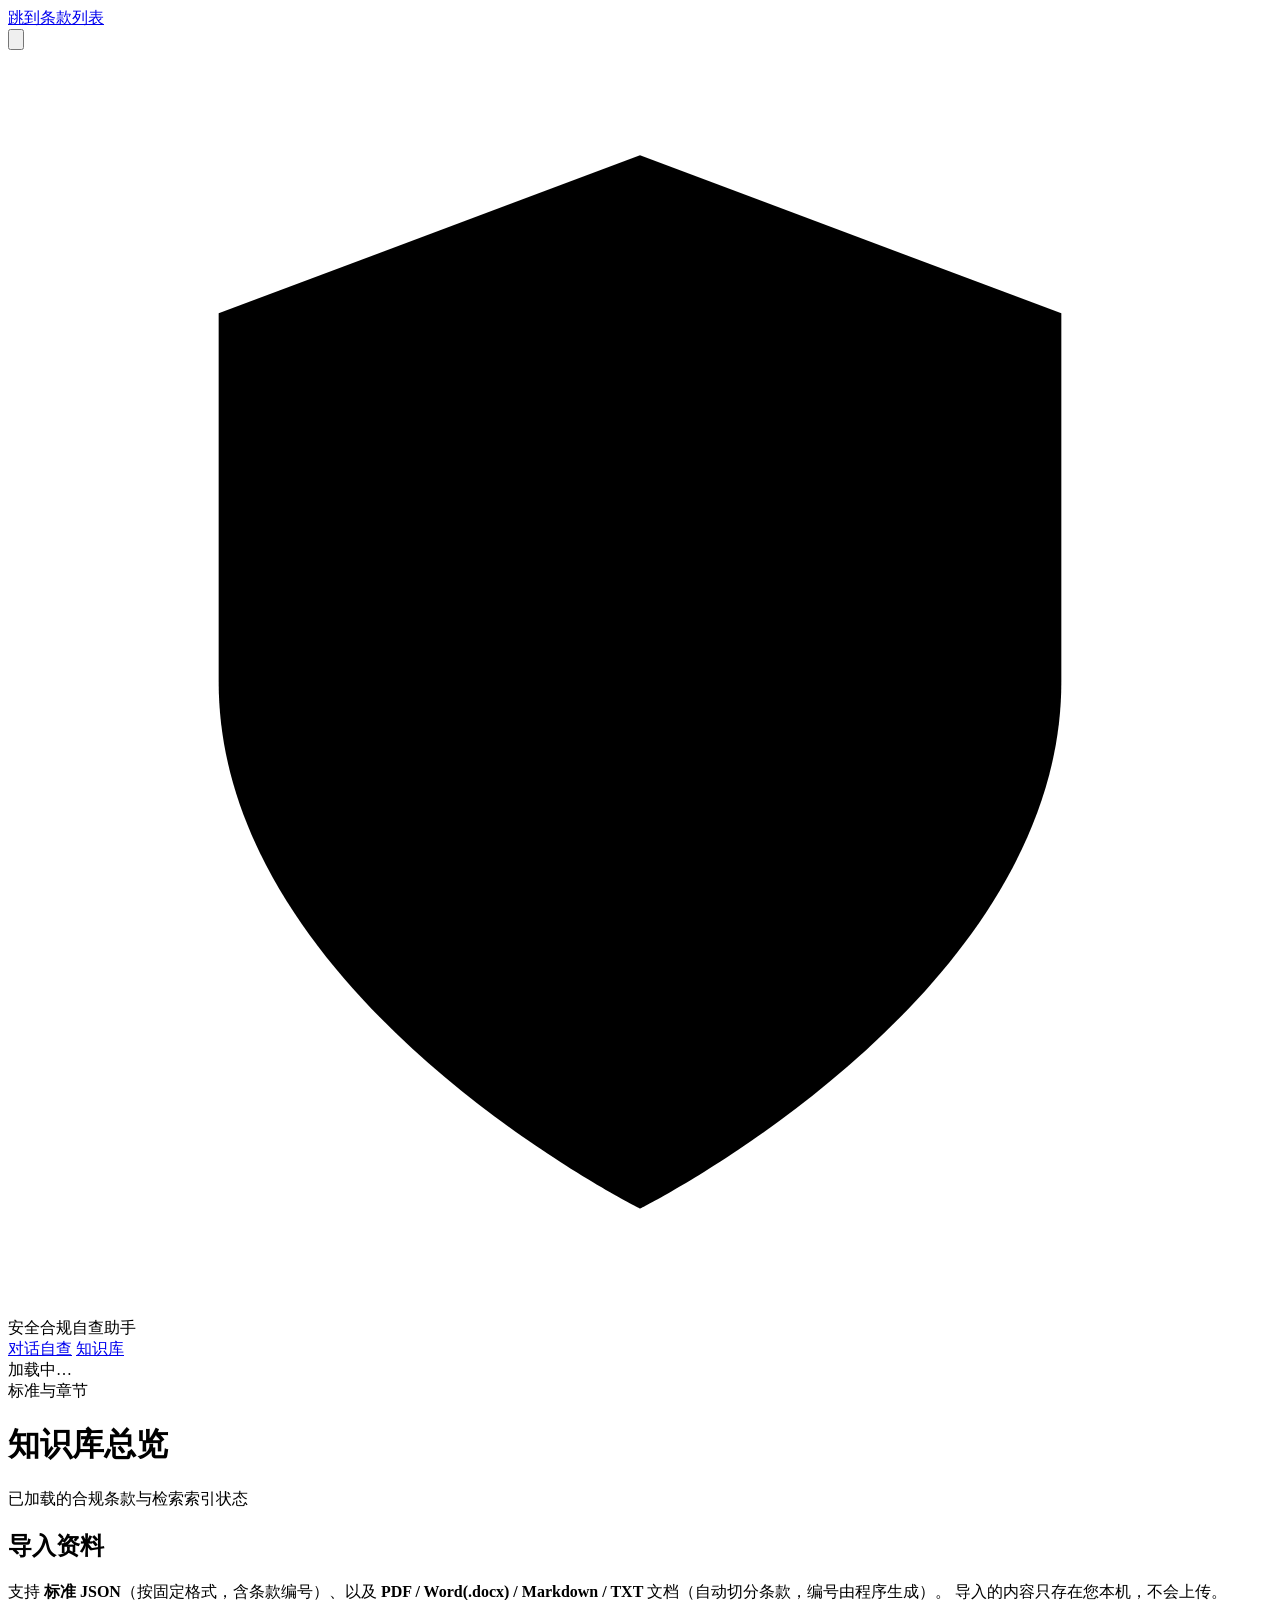
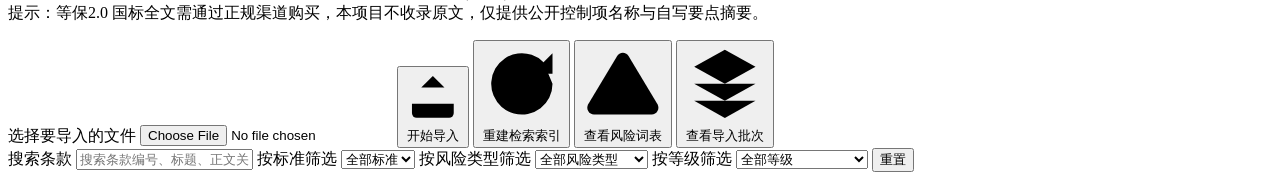
==== web/kb.html @ 3a915de9 "初始提交：安全合规自查助手 v1.5 本地运行的企业合规自查工具。用大白话描述自己的系统情况，工具检索 等保2.0 / NIST CSF 2.0 / OWASP Top 10 条款，由本地大模型给出分" ====
<!DOCTYPE html>
<html lang="zh-CN">
<head>
<meta charset="UTF-8">
<meta name="viewport" content="width=device-width, initial-scale=1.0">
<meta name="color-scheme" content="light">
<title>知识库管理 · 安全合规自查助手</title>
<link rel="stylesheet" href="/static/css/style.css">
</head>
<body>

<!-- 图标雪碧图（与对话页同一套，离线可用） -->
<svg width="0" height="0" style="position:absolute" aria-hidden="true" focusable="false">
  <defs>
    <symbol id="i-shield" viewBox="0 0 24 24"><path d="M12 22s8-4 8-10V5l-8-3-8 3v7c0 6 8 10 8 10z"/></symbol>
    <symbol id="i-menu" viewBox="0 0 24 24"><path d="M3 6h18M3 12h18M3 18h18"/></symbol>
    <symbol id="i-plus" viewBox="0 0 24 24"><path d="M12 5v14M5 12h14"/></symbol>
    <symbol id="i-search" viewBox="0 0 24 24"><circle cx="11" cy="11" r="7"/><path d="m21 21-4.35-4.35"/></symbol>
    <symbol id="i-upload" viewBox="0 0 24 24"><path d="M21 15v4a2 2 0 0 1-2 2H5a2 2 0 0 1-2-2v-4"/><path d="m17 8-5-5-5 5"/><path d="M12 3v13"/></symbol>
    <symbol id="i-refresh" viewBox="0 0 24 24"><path d="M21 12a9 9 0 1 1-2.64-6.36"/><path d="M21 3v6h-6"/></symbol>
    <symbol id="i-alert" viewBox="0 0 24 24"><path d="M10.29 3.86 1.82 18a2 2 0 0 0 1.71 3h16.94a2 2 0 0 0 1.71-3L13.71 3.86a2 2 0 0 0-3.42 0z"/><path d="M12 9v4M12 17h.01"/></symbol>
    <symbol id="i-layers" viewBox="0 0 24 24"><path d="m12 2 9 5-9 5-9-5 9-5z"/><path d="m3 12 9 5 9-5"/><path d="m3 17 9 5 9-5"/></symbol>
    <symbol id="i-filetext" viewBox="0 0 24 24"><path d="M14 2H6a2 2 0 0 0-2 2v16a2 2 0 0 0 2 2h12a2 2 0 0 0 2-2V8z"/><path d="M14 2v6h6"/><path d="M9 13h6M9 17h6"/></symbol>
    <symbol id="i-external" viewBox="0 0 24 24"><path d="M18 13v6a2 2 0 0 1-2 2H5a2 2 0 0 1-2-2V8a2 2 0 0 1 2-2h6"/><path d="M15 3h6v6"/><path d="M10 14 21 3"/></symbol>
  </defs>
</svg>

<a class="skip-link" href="#clauseList">跳到条款列表</a>

<!-- 顶栏 -->
<header class="topbar">
  <button class="icon-btn" id="navToggle" type="button" aria-label="打开目录树" aria-expanded="false" aria-controls="kbTree">
    <svg class="i" viewBox="0 0 24 24" aria-hidden="true"><use href="#i-menu"/></svg>
  </button>

  <div class="logo">
    <span class="shield"><svg class="i" viewBox="0 0 24 24" aria-hidden="true"><use href="#i-shield"/></svg></span>
    <span class="wordmark">安全合规自查助手</span>
  </div>

  <nav aria-label="主导航">
    <a href="/">对话自查</a>
    <a href="/kb" class="active" aria-current="page">知识库</a>
  </nav>

  <div class="spacer"></div>
  <div class="status-chip" id="statusChip" title="检索引擎状态" role="status">加载中…</div>
</header>

<div class="kb-layout">
  <!-- 左侧目录树（窄屏时收成抽屉） -->
  <aside class="kb-tree" id="kbTree" aria-label="标准与章节">
    <div class="sidebar-label">标准与章节</div>
    <div id="treeBox"></div>
  </aside>

  <div class="nav-scrim" id="navScrim" aria-hidden="true"></div>

  <!-- 右侧内容 -->
  <main class="kb-main">
    <h1 class="kb-title">知识库总览</h1>
    <div class="kb-sub" id="kbSub">已加载的合规条款与检索索引状态</div>

    <div class="stat-grid" id="statGrid"></div>

    <!-- 导入 -->
    <!-- 这一整块是 h2 而不是 h3：页面已经有一个 h1（知识库总览），
         从 h1 直接跳到 h3 是层级跳跃，屏幕阅读器用户按标题导航会以为漏了一段。 -->
    <section class="import-panel" aria-labelledby="importTitle">
      <h2 id="importTitle">导入资料</h2>
      <p>
        支持 <strong>标准 JSON</strong>（按固定格式，含条款编号）、以及
        <strong>PDF / Word(.docx) / Markdown / TXT</strong> 文档（自动切分条款，编号由程序生成）。
        导入的内容只存在您本机，不会上传。<br>
        提示：等保2.0 国标全文需通过正规渠道购买，本项目不收录原文，仅提供公开控制项名称与自写要点摘要。
      </p>
      <div class="toolbar">
        <label class="sr-only" for="fileInput">选择要导入的文件</label>
        <input type="file" id="fileInput" accept=".json,.pdf,.docx,.md,.txt">
        <button class="btn primary" id="btnUpload" type="button">
          <svg class="i" viewBox="0 0 24 24" aria-hidden="true"><use href="#i-upload"/></svg>
          开始导入
        </button>
        <button class="btn" id="btnRebuild" type="button">
          <svg class="i" viewBox="0 0 24 24" aria-hidden="true"><use href="#i-refresh"/></svg>
          重建检索索引
        </button>
        <button class="btn" id="btnRisk" type="button">
          <svg class="i" viewBox="0 0 24 24" aria-hidden="true"><use href="#i-alert"/></svg>
          查看风险词表
        </button>
        <button class="btn" id="btnBatches" type="button">
          <svg class="i" viewBox="0 0 24 24" aria-hidden="true"><use href="#i-layers"/></svg>
          查看导入批次
        </button>
      </div>
    </section>

    <!-- 筛选 -->
    <div class="toolbar" role="search">
      <label class="sr-only" for="searchBox">搜索条款</label>
      <input type="text" id="searchBox" placeholder="搜索条款编号、标题、正文关键词，例如：身份鉴别 / 8.1.4.1 / 备份">

      <label class="sr-only" for="stdSelect">按标准筛选</label>
      <select id="stdSelect"><option value="">全部标准</option></select>

      <label class="sr-only" for="riskSelect">按风险类型筛选</label>
      <select id="riskSelect">
        <option value="">全部风险类型</option>
        <option value="encryption">数据加密</option>
        <option value="access_control">访问控制</option>
        <option value="personal_info">个人信息保护</option>
        <option value="audit_log">安全审计与日志</option>
        <option value="backup_recovery">备份与恢复</option>
        <option value="vulnerability">漏洞与补丁</option>
        <option value="governance">制度与治理</option>
      </select>

      <label class="sr-only" for="levelSelect">按等级筛选</label>
      <select id="levelSelect">
        <option value="">全部等级</option>
        <option value="S1">一级（S1/A1/G1）</option>
        <option value="S2">二级（S2/A2/G2）</option>
        <option value="S3">三级（S3/A3/G3）</option>
      </select>

      <button class="btn" id="btnReset" type="button">重置</button>
    </div>

    <div id="activeFilter" role="status"></div>
    <div class="clause-list" id="clauseList"></div>
    <div class="pager" id="pager"></div>
  </main>
</div>

<div class="toast" id="toast" role="status" aria-live="polite"></div>

<script src="/static/js/api.js"></script>
<script src="/static/js/kb.js"></script>
</body>
</html>
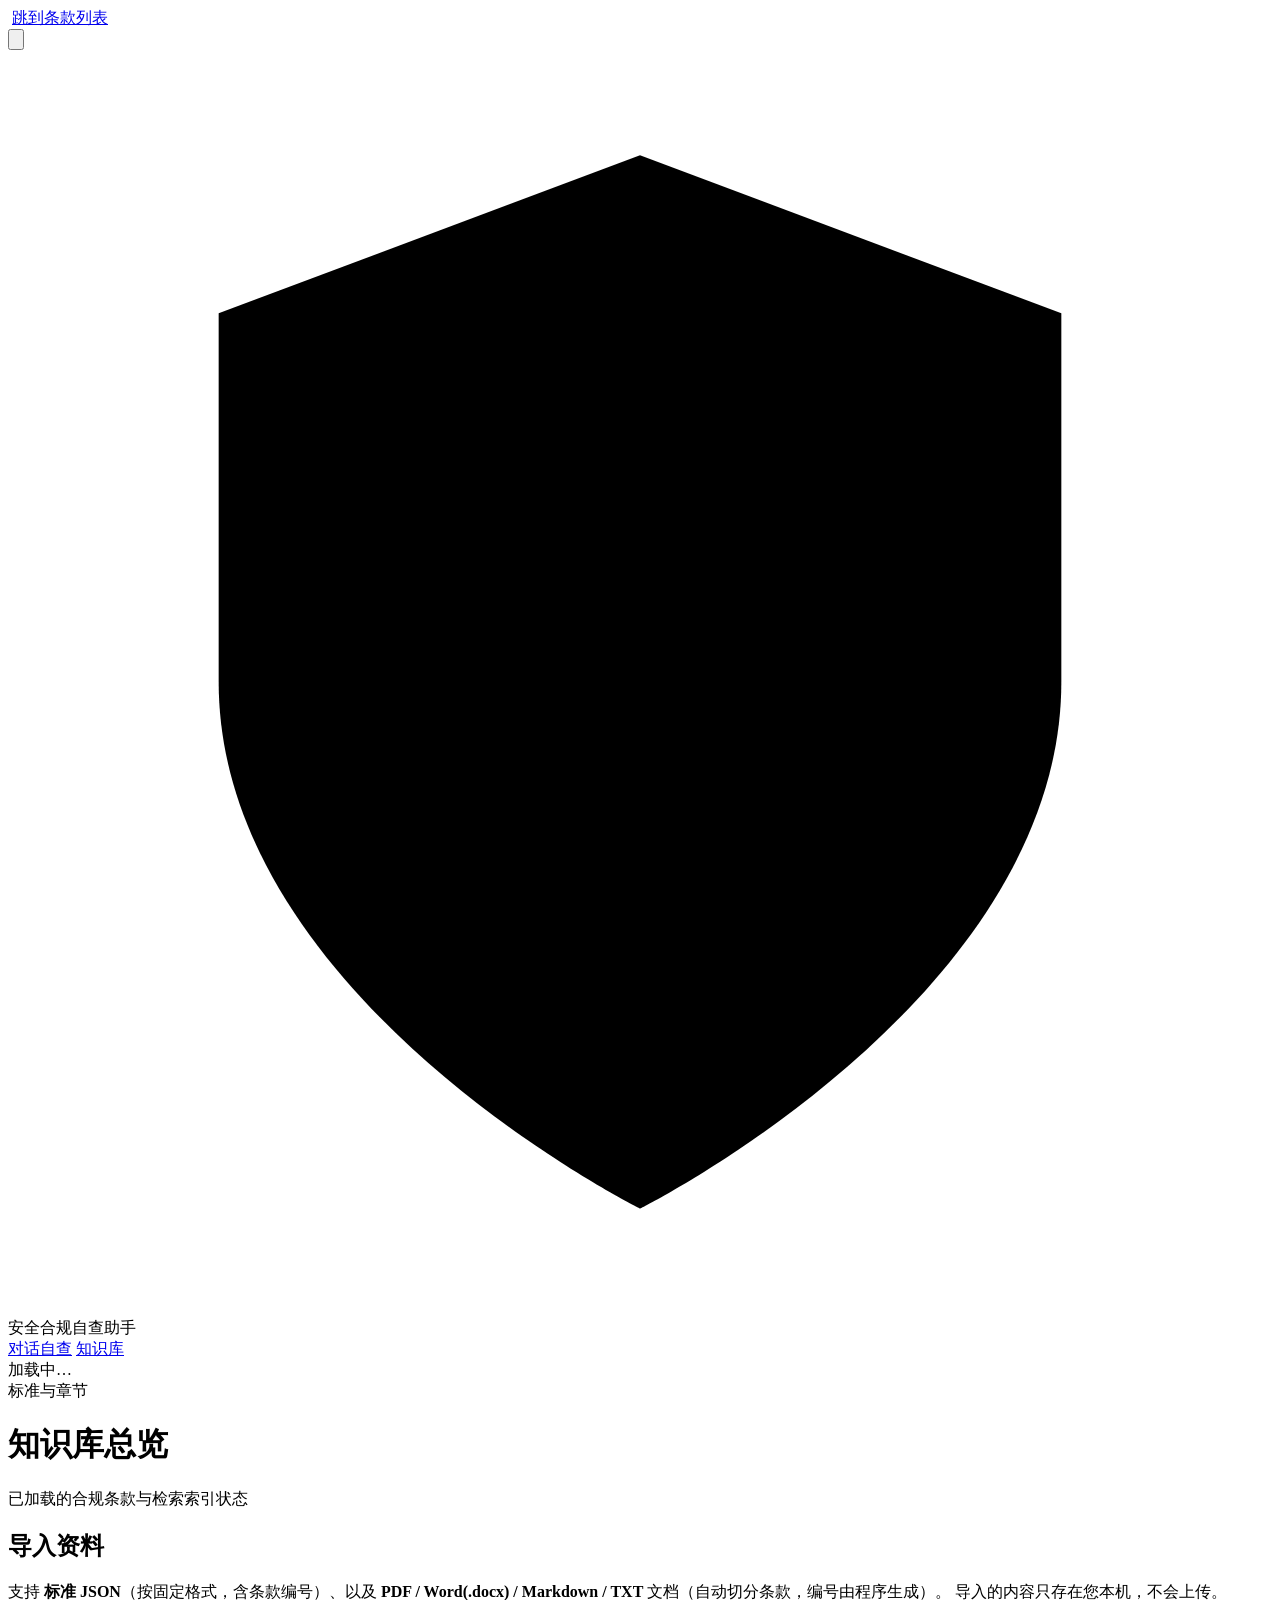
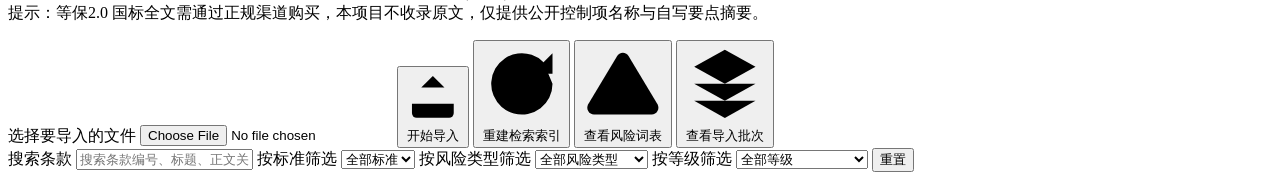
==== commit 2eb9aa58: "v1.6 独立检验：修 6 条 P0，并做结构性改造 五路独立审计（后端 / 前端 / 测试与 CI / 文档 / 对抗性红队）共 78 条 findings， 其中 6 条 P0 全部修复：  - " ====
--- a/web/kb.html
+++ b/web/kb.html
@@ -2,6 +2,8 @@
 <html lang="zh-CN">
 <head>
 <meta charset="UTF-8">
+<!-- 内容安全策略：同对话页，只允许本站资源（CSP 是 XSS 的最后一道闸） -->
+<meta http-equiv="Content-Security-Policy" content="default-src 'self'; script-src 'self'; style-src 'self'; img-src 'self' data:; font-src 'self'; connect-src 'self'; frame-src 'self'; object-src 'none'; base-uri 'self'; form-action 'self'">
 <meta name="viewport" content="width=device-width, initial-scale=1.0">
 <meta name="color-scheme" content="light">
 <title>知识库管理 · 安全合规自查助手</title>
@@ -10,7 +12,7 @@
 <body>
 
 <!-- 图标雪碧图（与对话页同一套，离线可用） -->
-<svg width="0" height="0" style="position:absolute" aria-hidden="true" focusable="false">
+<svg width="0" height="0" class="sprite" aria-hidden="true" focusable="false">
   <defs>
     <symbol id="i-shield" viewBox="0 0 24 24"><path d="M12 22s8-4 8-10V5l-8-3-8 3v7c0 6 8 10 8 10z"/></symbol>
     <symbol id="i-menu" viewBox="0 0 24 24"><path d="M3 6h18M3 12h18M3 18h18"/></symbol>
